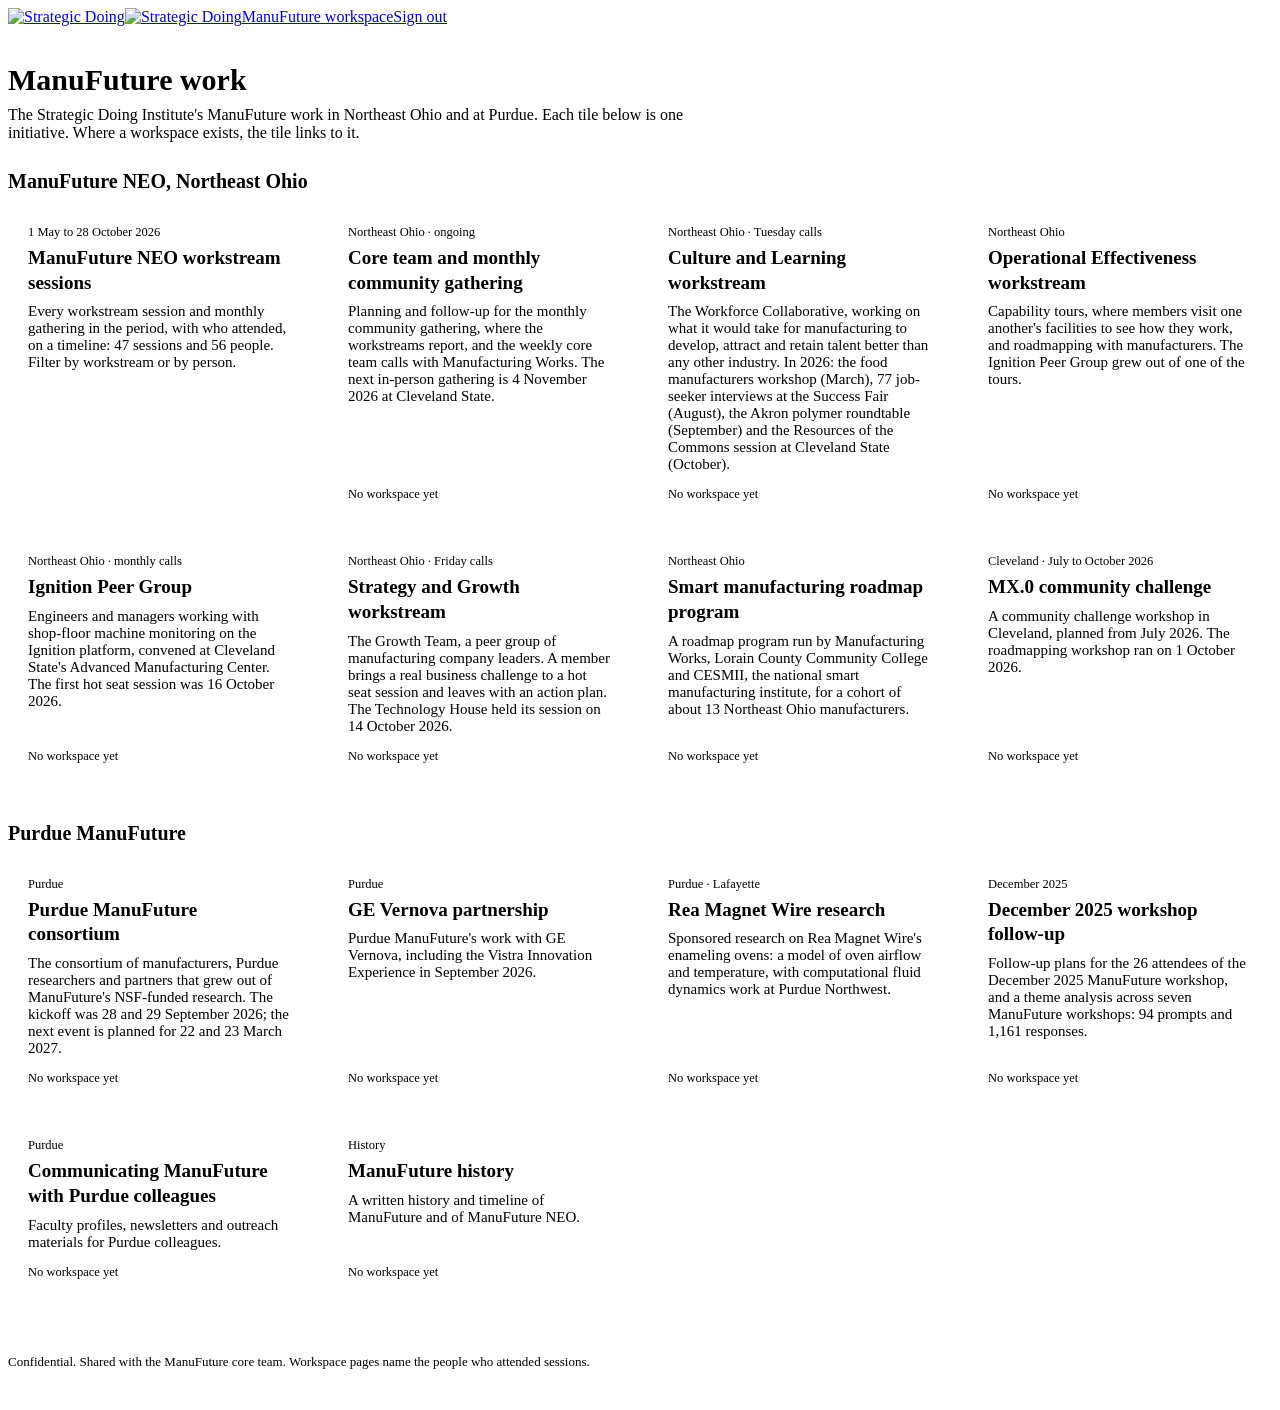
==== public/index.html @ e42f1830 "First version: front page with a tile for each ManuFuture initiative, and the NEO workstream session" ====
<!doctype html>
<html lang="en"><head><meta charset="utf-8"><meta name="viewport" content="width=device-width,initial-scale=1">
<meta name="robots" content="noindex, nofollow">
<title>ManuFuture Workspace</title>
<script src="/vendor/supabase-js-2.45.4.js"></script><script src="/auth.js"></script>
<link rel="preconnect" href="https://fonts.googleapis.com"><link rel="stylesheet" href="https://fonts.googleapis.com/css2?family=Sora:wght@600;700;800&family=DM+Sans:wght@400;500;600;700&family=DM+Mono:wght@400;500&display=swap"><link rel="stylesheet" href="/brand/sd.css">
<style>
h1{font-family:var(--display);font-weight:800;color:var(--brand);font-size:30px;line-height:1.2;margin:36px 0 8px;text-wrap:balance}
.lede{color:var(--muted);max-width:680px;margin:0 0 28px}
h2.group{font-family:var(--display);font-weight:700;color:var(--ink);font-size:20px;margin:8px 0 14px}
.tiles{display:grid;grid-template-columns:repeat(auto-fill,minmax(300px,1fr));gap:16px;margin-bottom:40px}
.tile{background:var(--surface);border:1px solid var(--line);border-radius:var(--r);padding:18px 20px;display:flex;flex-direction:column;position:relative;overflow:hidden}
.tile::before{content:"";position:absolute;left:0;top:0;bottom:0;width:4px;background:var(--line)}
.tile.live::before{background:var(--sd-teal)}
.tile.live{border-color:color-mix(in srgb,var(--sd-teal) 45%,var(--line))}
.when{font-family:var(--mono);font-size:12.5px;color:var(--sd-teal-t)}
.tile h2{font-family:var(--display);font-weight:700;color:var(--brand);font-size:19px;line-height:1.3;margin:6px 0 8px}
.tile p{margin:0 0 14px;color:var(--muted);font-size:15px}
.go{margin-top:auto;align-self:flex-start;font-weight:600;font-size:14px;text-decoration:none;color:#fff;background:var(--brand);padding:8px 14px;border-radius:8px}
:root[data-theme="dark"] .go{color:#0F1419}
@media (prefers-color-scheme:dark){:root:not([data-theme="light"]) .go{color:#0F1419}}
.none{margin-top:auto;font-family:var(--mono);font-size:12.5px;color:var(--muted)}
footer{border-top:1px solid var(--line);padding:16px 0 32px;font-size:13px;color:var(--muted)}
</style></head><body>
<header class="sbar"><div class="sbar-in"><a class="slogo" href="/"><img class="logo-light" src="/brand/sd-logo-color.svg" alt="Strategic Doing"><img class="logo-dark" src="/brand/sd-logo-white.svg" alt="Strategic Doing"><span class="sep"></span><span class="lbl">ManuFuture workspace</span></a><a class="out" href="#" onclick="WORKSPACE_AUTH.signOut();return false">Sign out</a></div></header><div class="stripe" aria-hidden="true"><i></i><i></i><i></i><i></i></div>
<main class="wrap">
<h1>ManuFuture work</h1>
<p class="lede">The Strategic Doing Institute's ManuFuture work in Northeast Ohio and at Purdue. Each tile below is one initiative. Where a workspace exists, the tile links to it.</p>
<h2 class="group">ManuFuture NEO, Northeast Ohio</h2>
<div class="tiles">
<article class="tile live"><div class="when">1 May to 28 October 2026</div><h2>ManuFuture NEO workstream sessions</h2><p>Every workstream session and monthly gathering in the period, with who attended, on a timeline: 47 sessions and 56 people. Filter by workstream or by person.</p><a class="go" href="/neo-sessions/">Open the workspace →</a></article>
<article class="tile"><div class="when">Northeast Ohio · ongoing</div><h2>Core team and monthly community gathering</h2><p>Planning and follow-up for the monthly community gathering, where the workstreams report, and the weekly core team calls with Manufacturing Works. The next in-person gathering is 4 November 2026 at Cleveland State.</p><span class="none">No workspace yet</span></article>
<article class="tile"><div class="when">Northeast Ohio · Tuesday calls</div><h2>Culture and Learning workstream</h2><p>The Workforce Collaborative, working on what it would take for manufacturing to develop, attract and retain talent better than any other industry. In 2026: the food manufacturers workshop (March), 77 job-seeker interviews at the Success Fair (August), the Akron polymer roundtable (September) and the Resources of the Commons session at Cleveland State (October).</p><span class="none">No workspace yet</span></article>
<article class="tile"><div class="when">Northeast Ohio</div><h2>Operational Effectiveness workstream</h2><p>Capability tours, where members visit one another's facilities to see how they work, and roadmapping with manufacturers. The Ignition Peer Group grew out of one of the tours.</p><span class="none">No workspace yet</span></article>
<article class="tile"><div class="when">Northeast Ohio · monthly calls</div><h2>Ignition Peer Group</h2><p>Engineers and managers working with shop-floor machine monitoring on the Ignition platform, convened at Cleveland State's Advanced Manufacturing Center. The first hot seat session was 16 October 2026.</p><span class="none">No workspace yet</span></article>
<article class="tile"><div class="when">Northeast Ohio · Friday calls</div><h2>Strategy and Growth workstream</h2><p>The Growth Team, a peer group of manufacturing company leaders. A member brings a real business challenge to a hot seat session and leaves with an action plan. The Technology House held its session on 14 October 2026.</p><span class="none">No workspace yet</span></article>
<article class="tile"><div class="when">Northeast Ohio</div><h2>Smart manufacturing roadmap program</h2><p>A roadmap program run by Manufacturing Works, Lorain County Community College and CESMII, the national smart manufacturing institute, for a cohort of about 13 Northeast Ohio manufacturers.</p><span class="none">No workspace yet</span></article>
<article class="tile"><div class="when">Cleveland · July to October 2026</div><h2>MX.0 community challenge</h2><p>A community challenge workshop in Cleveland, planned from July 2026. The roadmapping workshop ran on 1 October 2026.</p><span class="none">No workspace yet</span></article>
</div>
<h2 class="group">Purdue ManuFuture</h2>
<div class="tiles">
<article class="tile"><div class="when">Purdue</div><h2>Purdue ManuFuture consortium</h2><p>The consortium of manufacturers, Purdue researchers and partners that grew out of ManuFuture's NSF-funded research. The kickoff was 28 and 29 September 2026; the next event is planned for 22 and 23 March 2027.</p><span class="none">No workspace yet</span></article>
<article class="tile"><div class="when">Purdue</div><h2>GE Vernova partnership</h2><p>Purdue ManuFuture's work with GE Vernova, including the Vistra Innovation Experience in September 2026.</p><span class="none">No workspace yet</span></article>
<article class="tile"><div class="when">Purdue · Lafayette</div><h2>Rea Magnet Wire research</h2><p>Sponsored research on Rea Magnet Wire's enameling ovens: a model of oven airflow and temperature, with computational fluid dynamics work at Purdue Northwest.</p><span class="none">No workspace yet</span></article>
<article class="tile"><div class="when">December 2025</div><h2>December 2025 workshop follow-up</h2><p>Follow-up plans for the 26 attendees of the December 2025 ManuFuture workshop, and a theme analysis across seven ManuFuture workshops: 94 prompts and 1,161 responses.</p><span class="none">No workspace yet</span></article>
<article class="tile"><div class="when">Purdue</div><h2>Communicating ManuFuture with Purdue colleagues</h2><p>Faculty profiles, newsletters and outreach materials for Purdue colleagues.</p><span class="none">No workspace yet</span></article>
<article class="tile"><div class="when">History</div><h2>ManuFuture history</h2><p>A written history and timeline of ManuFuture and of ManuFuture NEO.</p><span class="none">No workspace yet</span></article>
</div>
</main>
<footer><div class="wrap">Confidential. Shared with the ManuFuture core team. Workspace pages name the people who attended sessions.</div></footer>
</body></html>
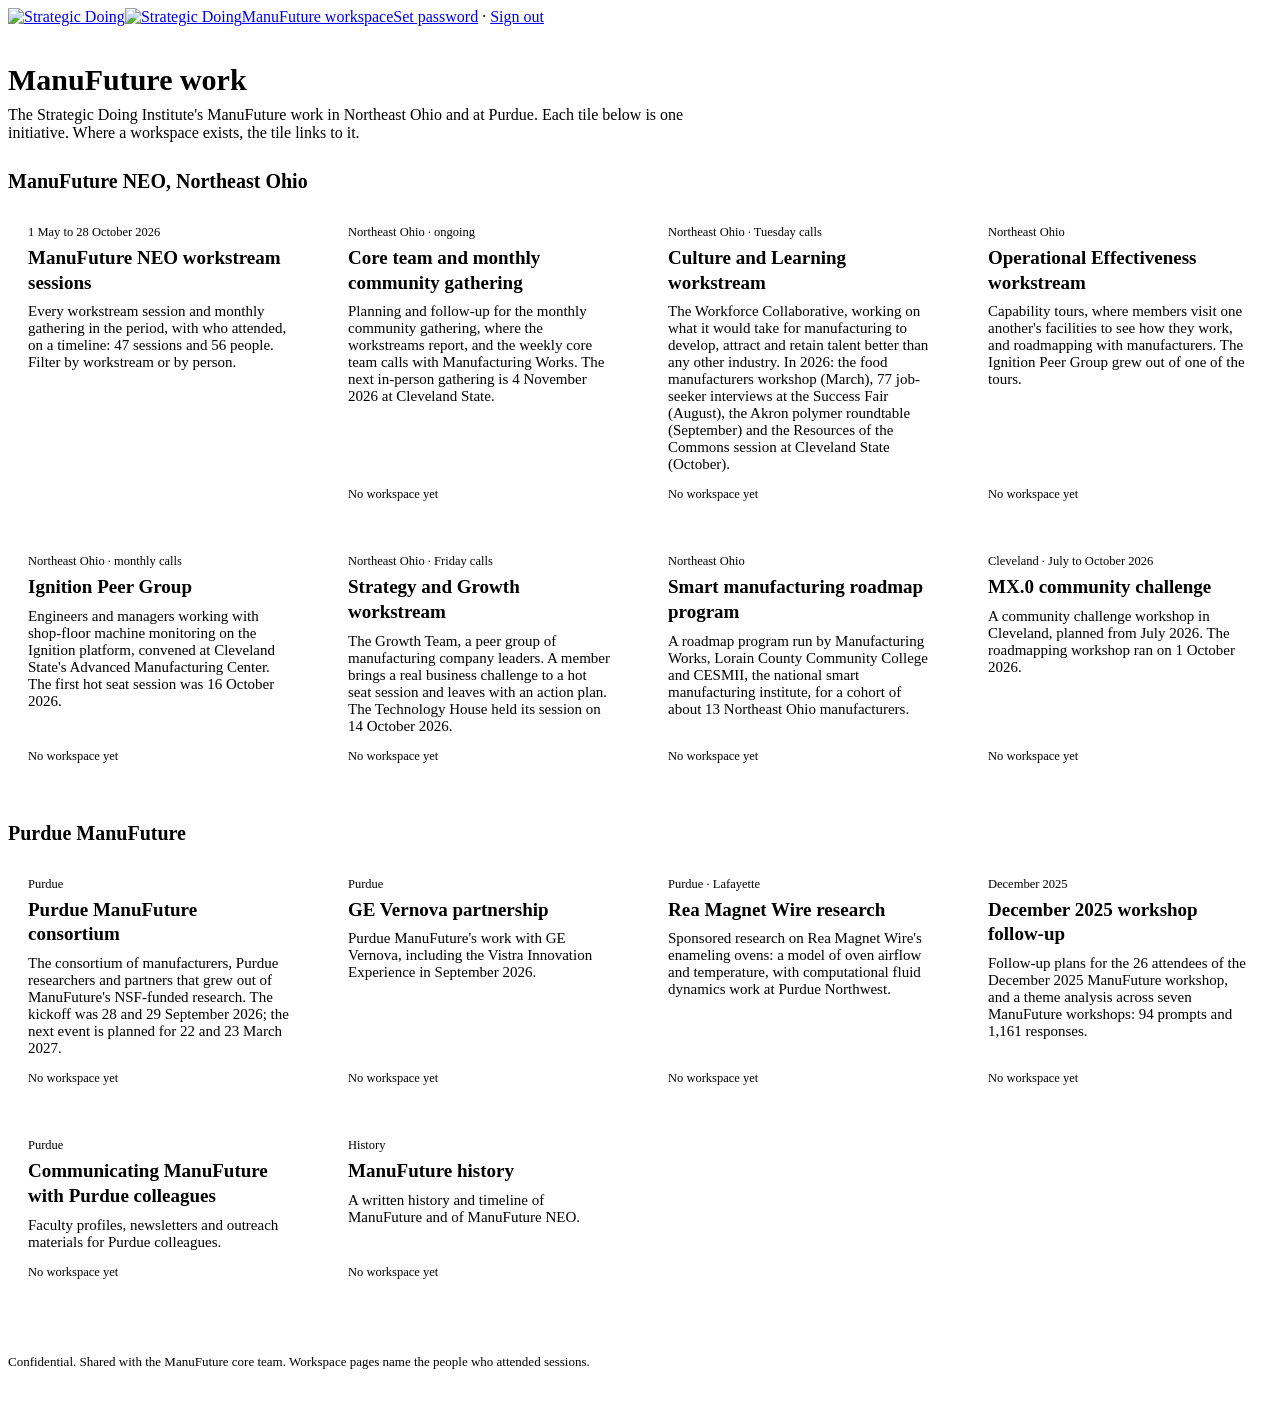
==== commit bd6df876: "Sign in with a password; email link kept as a backup; page to set a password Co-Authored-By: Claude " ====
--- a/public/index.html
+++ b/public/index.html
@@ -22,7 +22,7 @@
 .none{margin-top:auto;font-family:var(--mono);font-size:12.5px;color:var(--muted)}
 footer{border-top:1px solid var(--line);padding:16px 0 32px;font-size:13px;color:var(--muted)}
 </style></head><body>
-<header class="sbar"><div class="sbar-in"><a class="slogo" href="/"><img class="logo-light" src="/brand/sd-logo-color.svg" alt="Strategic Doing"><img class="logo-dark" src="/brand/sd-logo-white.svg" alt="Strategic Doing"><span class="sep"></span><span class="lbl">ManuFuture workspace</span></a><a class="out" href="#" onclick="WORKSPACE_AUTH.signOut();return false">Sign out</a></div></header><div class="stripe" aria-hidden="true"><i></i><i></i><i></i><i></i></div>
+<header class="sbar"><div class="sbar-in"><a class="slogo" href="/"><img class="logo-light" src="/brand/sd-logo-color.svg" alt="Strategic Doing"><img class="logo-dark" src="/brand/sd-logo-white.svg" alt="Strategic Doing"><span class="sep"></span><span class="lbl">ManuFuture workspace</span></a><span><a class="out" href="/account.html">Set password</a> · <a class="out" href="#" onclick="WORKSPACE_AUTH.signOut();return false">Sign out</a></span></div></header><div class="stripe" aria-hidden="true"><i></i><i></i><i></i><i></i></div>
 <main class="wrap">
 <h1>ManuFuture work</h1>
 <p class="lede">The Strategic Doing Institute's ManuFuture work in Northeast Ohio and at Purdue. Each tile below is one initiative. Where a workspace exists, the tile links to it.</p>
